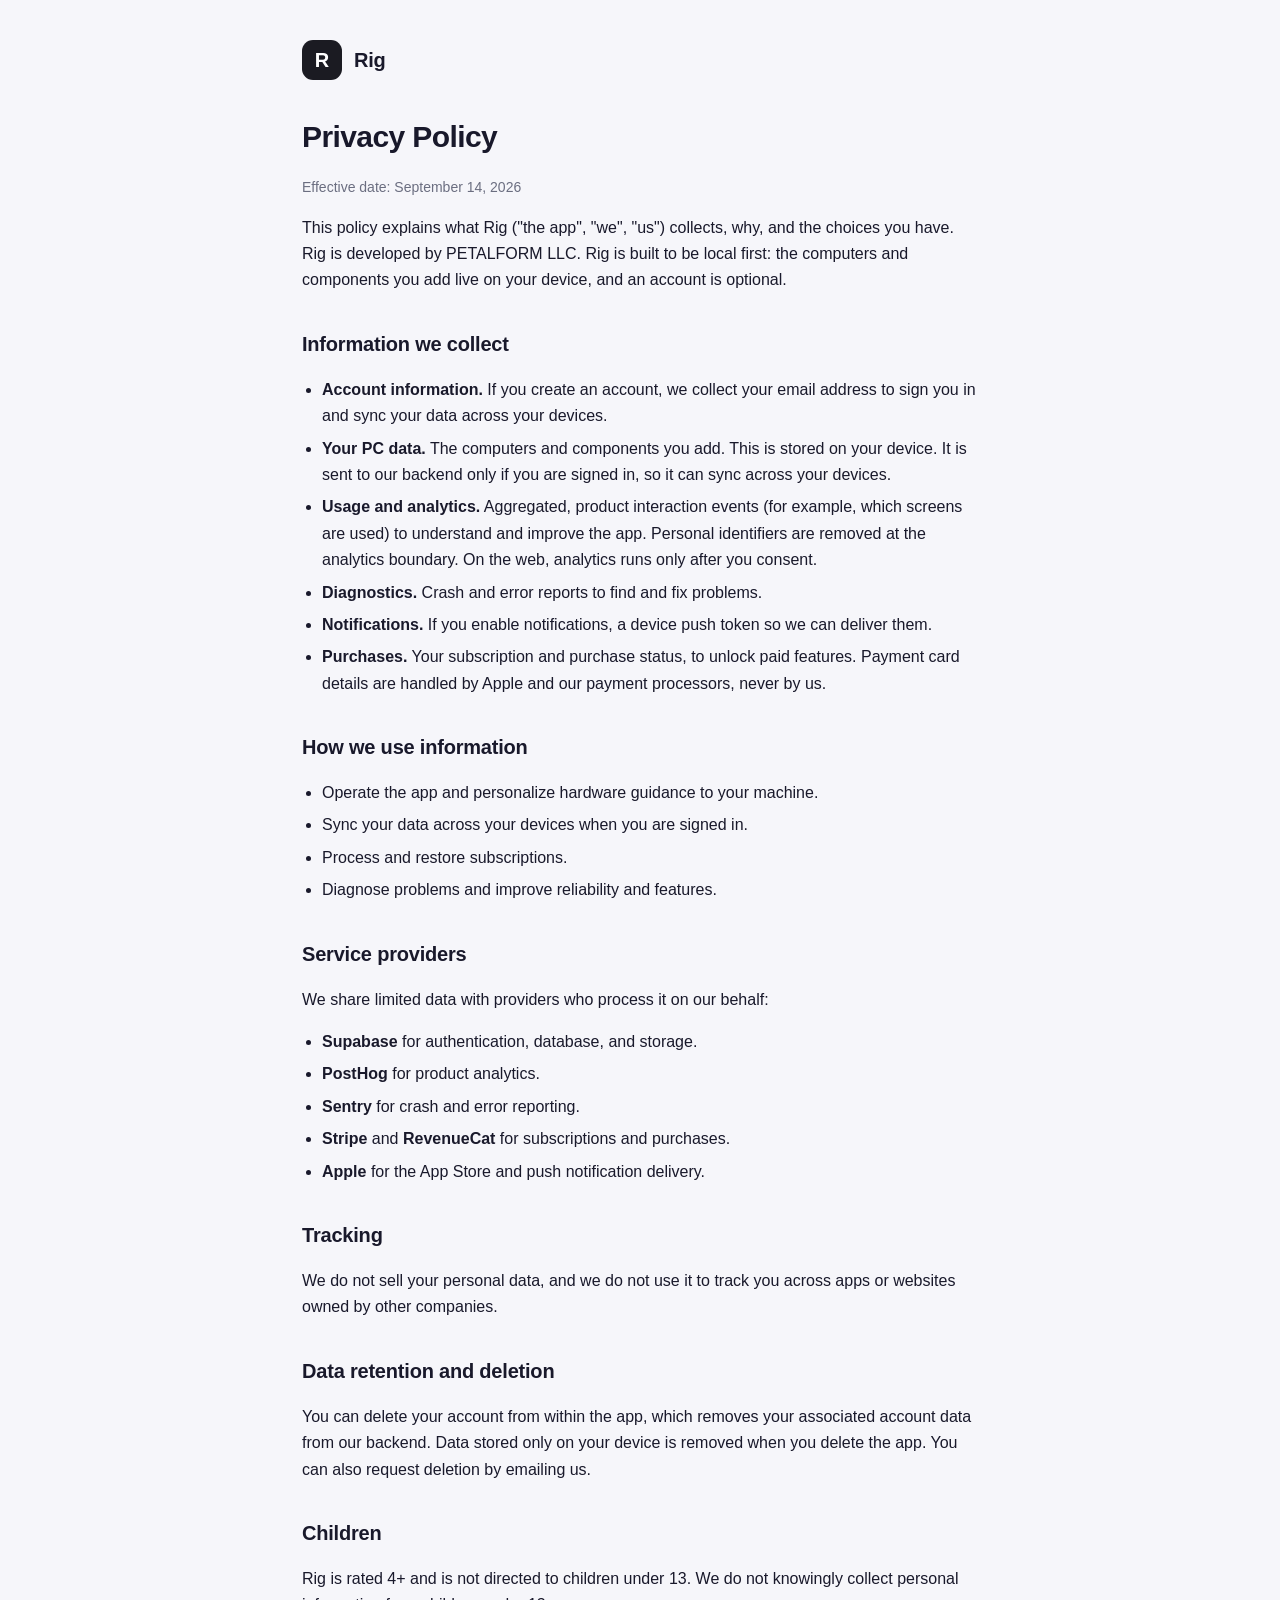
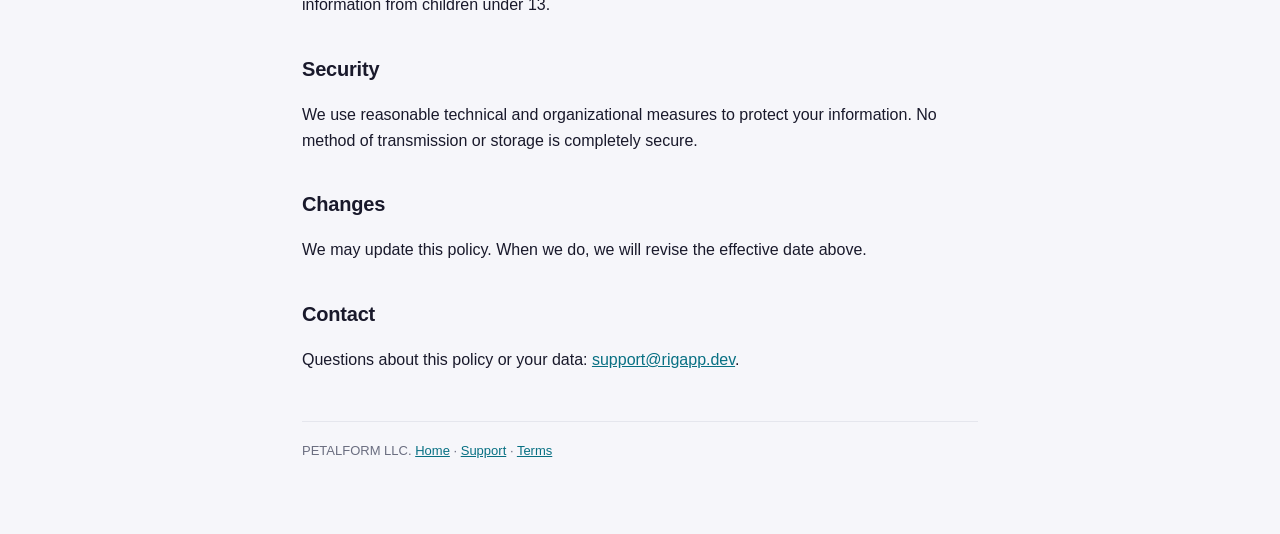
==== privacy.html @ 07593c50 "Rig privacy policy, support, and terms" ====
<!doctype html>
<html lang="en">
<head>
<meta charset="utf-8">
<meta name="viewport" content="width=device-width, initial-scale=1">
<title>Privacy Policy - Rig</title>
<link rel="stylesheet" href="_style.css">
</head>
<body>
<div class="wrap">
  <header class="site">
    <div class="mark">R</div>
    <div class="brand">Rig</div>
  </header>

  <h1>Privacy Policy</h1>
  <p class="date">Effective date: September 14, 2026</p>
  <p>This policy explains what Rig ("the app", "we", "us") collects, why, and the choices you have. Rig is developed by PETALFORM LLC. Rig is built to be local first: the computers and components you add live on your device, and an account is optional.</p>

  <h2>Information we collect</h2>
  <ul>
    <li><strong>Account information.</strong> If you create an account, we collect your email address to sign you in and sync your data across your devices.</li>
    <li><strong>Your PC data.</strong> The computers and components you add. This is stored on your device. It is sent to our backend only if you are signed in, so it can sync across your devices.</li>
    <li><strong>Usage and analytics.</strong> Aggregated, product interaction events (for example, which screens are used) to understand and improve the app. Personal identifiers are removed at the analytics boundary. On the web, analytics runs only after you consent.</li>
    <li><strong>Diagnostics.</strong> Crash and error reports to find and fix problems.</li>
    <li><strong>Notifications.</strong> If you enable notifications, a device push token so we can deliver them.</li>
    <li><strong>Purchases.</strong> Your subscription and purchase status, to unlock paid features. Payment card details are handled by Apple and our payment processors, never by us.</li>
  </ul>

  <h2>How we use information</h2>
  <ul>
    <li>Operate the app and personalize hardware guidance to your machine.</li>
    <li>Sync your data across your devices when you are signed in.</li>
    <li>Process and restore subscriptions.</li>
    <li>Diagnose problems and improve reliability and features.</li>
  </ul>

  <h2>Service providers</h2>
  <p>We share limited data with providers who process it on our behalf:</p>
  <ul>
    <li><strong>Supabase</strong> for authentication, database, and storage.</li>
    <li><strong>PostHog</strong> for product analytics.</li>
    <li><strong>Sentry</strong> for crash and error reporting.</li>
    <li><strong>Stripe</strong> and <strong>RevenueCat</strong> for subscriptions and purchases.</li>
    <li><strong>Apple</strong> for the App Store and push notification delivery.</li>
  </ul>

  <h2>Tracking</h2>
  <p>We do not sell your personal data, and we do not use it to track you across apps or websites owned by other companies.</p>

  <h2>Data retention and deletion</h2>
  <p>You can delete your account from within the app, which removes your associated account data from our backend. Data stored only on your device is removed when you delete the app. You can also request deletion by emailing us.</p>

  <h2>Children</h2>
  <p>Rig is rated 4+ and is not directed to children under 13. We do not knowingly collect personal information from children under 13.</p>

  <h2>Security</h2>
  <p>We use reasonable technical and organizational measures to protect your information. No method of transmission or storage is completely secure.</p>

  <h2>Changes</h2>
  <p>We may update this policy. When we do, we will revise the effective date above.</p>

  <h2>Contact</h2>
  <p>Questions about this policy or your data: <a href="mailto:support@rigapp.dev">support@rigapp.dev</a>.</p>

  <footer>
    PETALFORM LLC. <a href="index.html">Home</a> &middot; <a href="support.html">Support</a> &middot; <a href="terms.html">Terms</a>
  </footer>
</div>
</body>
</html>
---- _style.css ----
:root { color-scheme: light dark; }
* { box-sizing: border-box; }
body {
  margin: 0; padding: 0;
  font: 16px/1.65 -apple-system, BlinkMacSystemFont, "Segoe UI", Roboto, Helvetica, Arial, sans-serif;
  color: #19192b; background: #f6f6fa;
}
.wrap { max-width: 720px; margin: 0 auto; padding: 40px 22px 72px; }
header.site { display: flex; align-items: center; gap: 12px; margin-bottom: 32px; }
.mark {
  width: 40px; height: 40px; border-radius: 11px; background: #1b1b22;
  color: #fff; display: flex; align-items: center; justify-content: center;
  font-weight: 700; font-size: 20px;
}
.brand { font-size: 20px; font-weight: 700; letter-spacing: -0.2px; }
h1 { font-size: 30px; letter-spacing: -0.6px; margin: 8px 0 4px; }
h2 { font-size: 20px; margin: 34px 0 8px; letter-spacing: -0.2px; }
.muted { color: #6b6e80; }
.date { color: #6b6e80; font-size: 14px; margin-bottom: 8px; }
a { color: #087083; }
ul { padding-left: 20px; }
li { margin: 6px 0; }
.card {
  background: #fff; border: 1px solid #e5e6ed; border-radius: 16px;
  padding: 18px 20px; margin: 18px 0;
}
nav.links { display: flex; flex-wrap: wrap; gap: 14px; margin-top: 10px; }
nav.links a { text-decoration: none; font-weight: 600; }
footer { margin-top: 48px; color: #6b6e80; font-size: 13px; border-top: 1px solid #e5e6ed; padding-top: 18px; }
@media (prefers-color-scheme: dark) {
  body { color: #e9e9f2; background: #121218; }
  .card { background: #1b1b22; border-color: #2a2a33; }
  .brand, h1, h2 { color: #f4f4f8; }
  .muted, .date, footer { color: #9a9aab; }
  footer { border-color: #2a2a33; }
  a { color: #33b7cc; }
  .mark { background: #f4f4f8; color: #121218; }
}
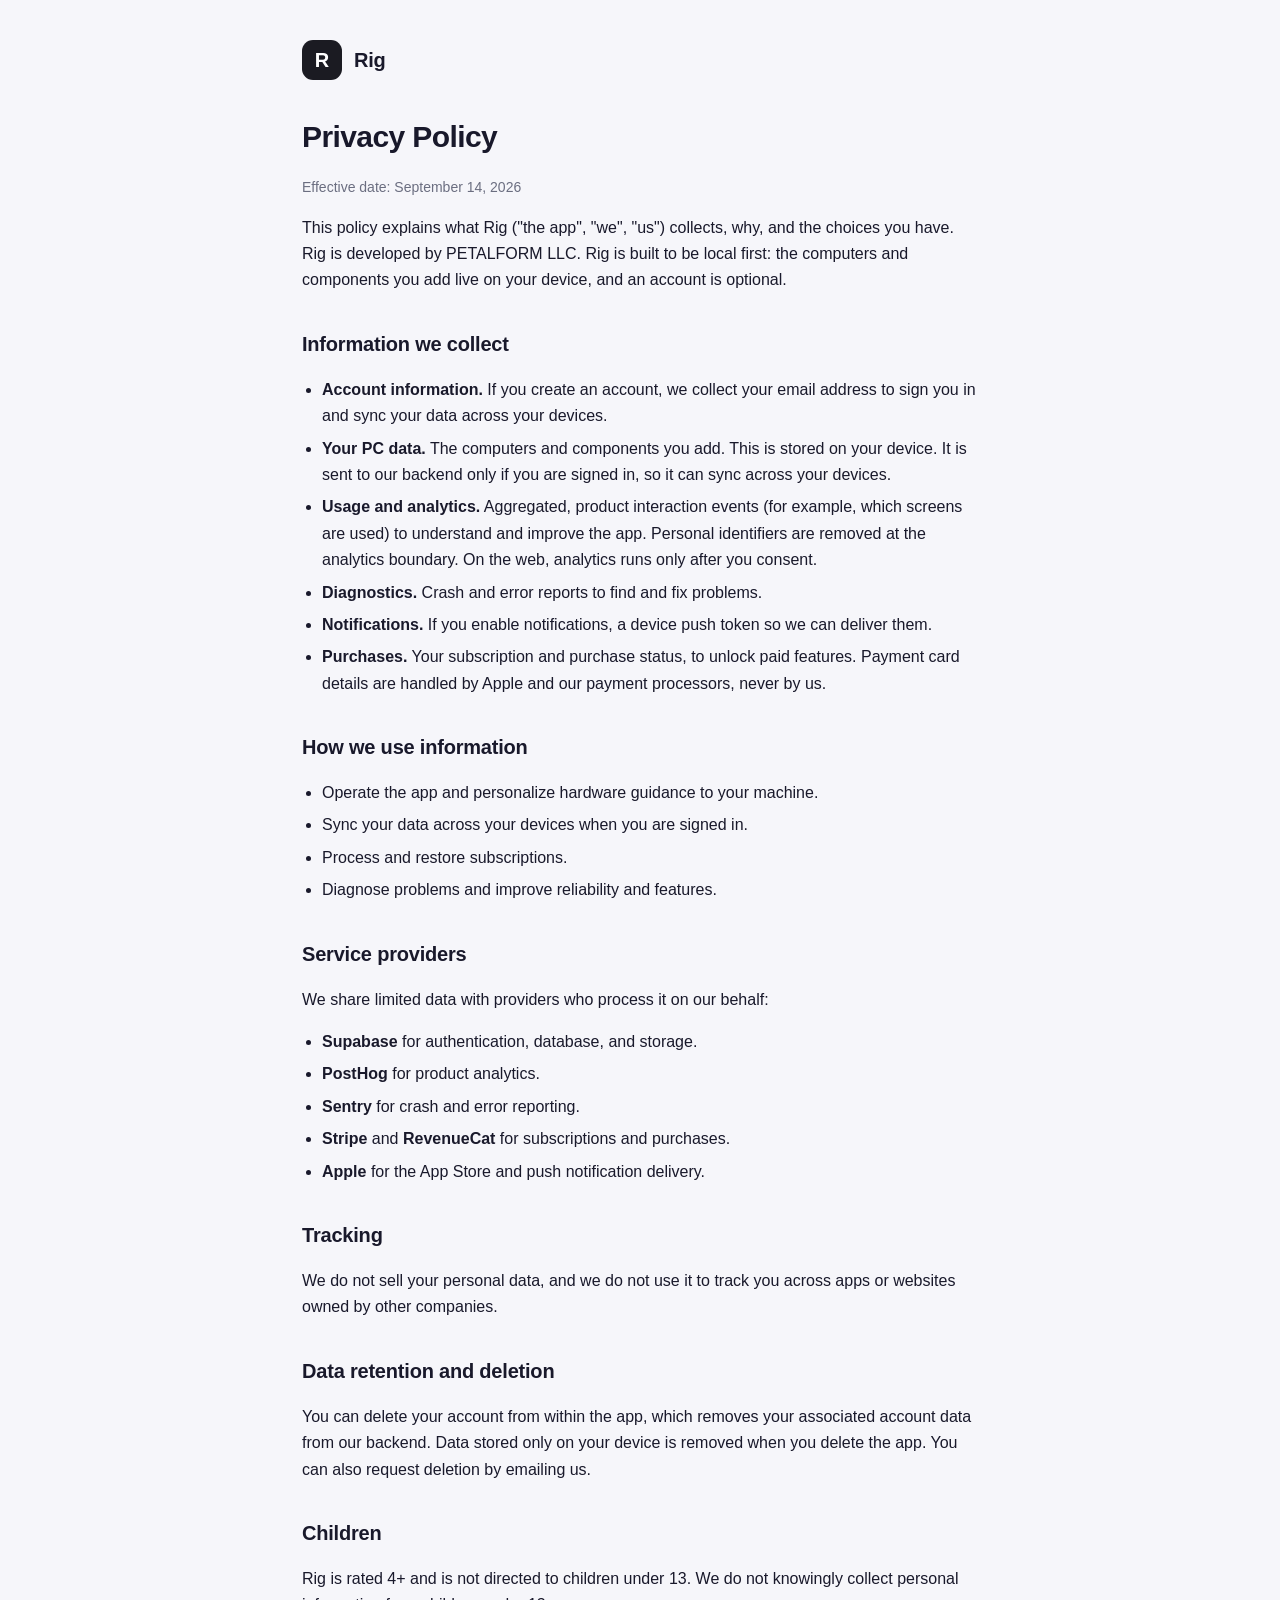
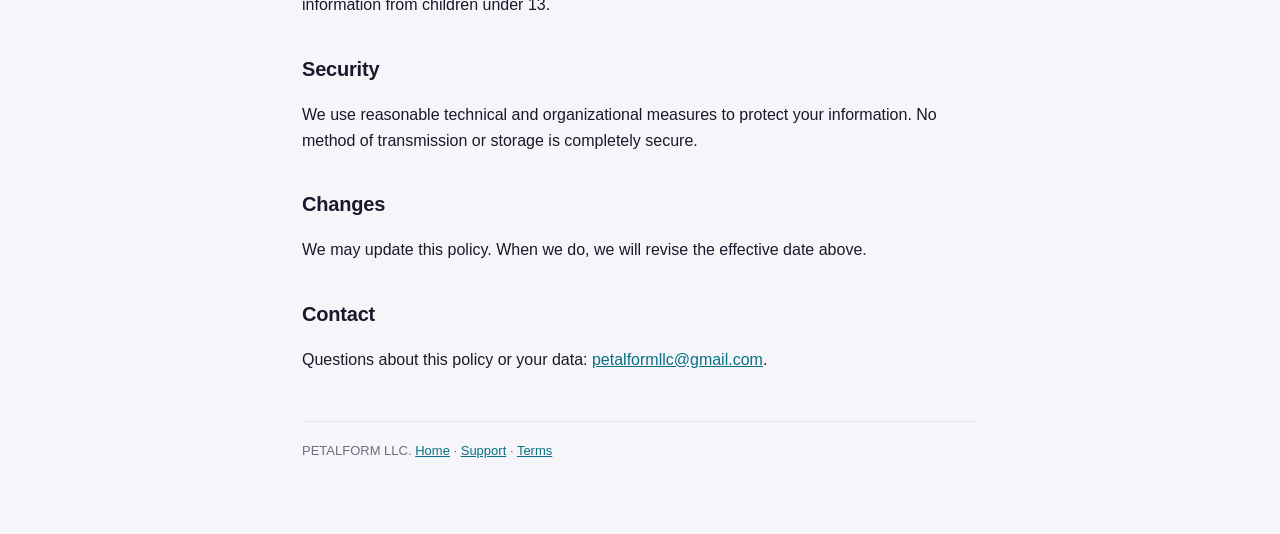
==== commit a4998538: "Use petalformllc@gmail.com as the support contact" ====
--- a/privacy.html
+++ b/privacy.html
@@ -61,7 +61,7 @@
   <p>We may update this policy. When we do, we will revise the effective date above.</p>
 
   <h2>Contact</h2>
-  <p>Questions about this policy or your data: <a href="mailto:support@rigapp.dev">support@rigapp.dev</a>.</p>
+  <p>Questions about this policy or your data: <a href="mailto:petalformllc@gmail.com">petalformllc@gmail.com</a>.</p>
 
   <footer>
     PETALFORM LLC. <a href="index.html">Home</a> &middot; <a href="support.html">Support</a> &middot; <a href="terms.html">Terms</a>
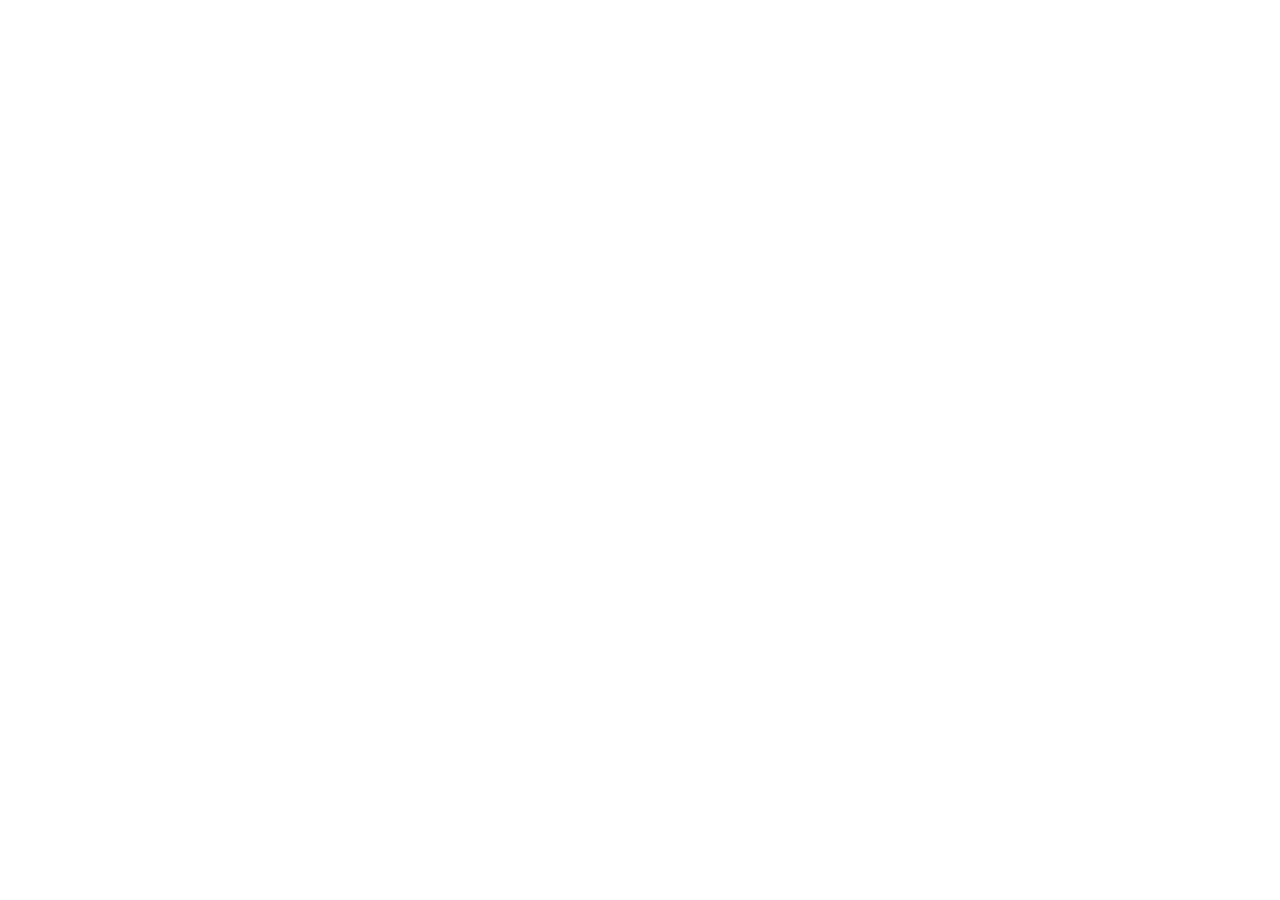
==== commit 917fdac9: "Moved to petalformllc.com: every page now redirects to its new address Co-Authored-By: Claude Opus 5" ====
--- a/privacy.html
+++ b/privacy.html
@@ -3,69 +3,12 @@
 <head>
 <meta charset="utf-8">
 <meta name="viewport" content="width=device-width, initial-scale=1">
-<title>Privacy Policy - Rig</title>
-<link rel="stylesheet" href="_style.css">
+<title>Rig: Privacy Policy · moved to petalformllc.com</title>
+<link rel="canonical" href="https://petalformllc.com/apps/rig/privacy/">
+<meta http-equiv="refresh" content="0; url=https://petalformllc.com/apps/rig/privacy/">
+<script>location.replace("https://petalformllc.com/apps/rig/privacy/" + location.hash)</script>
 </head>
-<body>
-<div class="wrap">
-  <header class="site">
-    <div class="mark">R</div>
-    <div class="brand">Rig</div>
-  </header>
-
-  <h1>Privacy Policy</h1>
-  <p class="date">Effective date: September 14, 2026</p>
-  <p>This policy explains what Rig ("the app", "we", "us") collects, why, and the choices you have. Rig is developed by PETALFORM LLC. Rig is built to be local first: the computers and components you add live on your device, and an account is optional.</p>
-
-  <h2>Information we collect</h2>
-  <ul>
-    <li><strong>Account information.</strong> If you create an account, we collect your email address to sign you in and sync your data across your devices.</li>
-    <li><strong>Your PC data.</strong> The computers and components you add. This is stored on your device. It is sent to our backend only if you are signed in, so it can sync across your devices.</li>
-    <li><strong>Usage and analytics.</strong> Aggregated, product interaction events (for example, which screens are used) to understand and improve the app. Personal identifiers are removed at the analytics boundary. On the web, analytics runs only after you consent.</li>
-    <li><strong>Diagnostics.</strong> Crash and error reports to find and fix problems.</li>
-    <li><strong>Notifications.</strong> If you enable notifications, a device push token so we can deliver them.</li>
-    <li><strong>Purchases.</strong> Your subscription and purchase status, to unlock paid features. Payment card details are handled by Apple and our payment processors, never by us.</li>
-  </ul>
-
-  <h2>How we use information</h2>
-  <ul>
-    <li>Operate the app and personalize hardware guidance to your machine.</li>
-    <li>Sync your data across your devices when you are signed in.</li>
-    <li>Process and restore subscriptions.</li>
-    <li>Diagnose problems and improve reliability and features.</li>
-  </ul>
-
-  <h2>Service providers</h2>
-  <p>We share limited data with providers who process it on our behalf:</p>
-  <ul>
-    <li><strong>Supabase</strong> for authentication, database, and storage.</li>
-    <li><strong>PostHog</strong> for product analytics.</li>
-    <li><strong>Sentry</strong> for crash and error reporting.</li>
-    <li><strong>Stripe</strong> and <strong>RevenueCat</strong> for subscriptions and purchases.</li>
-    <li><strong>Apple</strong> for the App Store and push notification delivery.</li>
-  </ul>
-
-  <h2>Tracking</h2>
-  <p>We do not sell your personal data, and we do not use it to track you across apps or websites owned by other companies.</p>
-
-  <h2>Data retention and deletion</h2>
-  <p>You can delete your account from within the app, which removes your associated account data from our backend. Data stored only on your device is removed when you delete the app. You can also request deletion by emailing us.</p>
-
-  <h2>Children</h2>
-  <p>Rig is rated 4+ and is not directed to children under 13. We do not knowingly collect personal information from children under 13.</p>
-
-  <h2>Security</h2>
-  <p>We use reasonable technical and organizational measures to protect your information. No method of transmission or storage is completely secure.</p>
-
-  <h2>Changes</h2>
-  <p>We may update this policy. When we do, we will revise the effective date above.</p>
-
-  <h2>Contact</h2>
-  <p>Questions about this policy or your data: <a href="mailto:petalformllc@gmail.com">petalformllc@gmail.com</a>.</p>
-
-  <footer>
-    PETALFORM LLC. <a href="index.html">Home</a> &middot; <a href="support.html">Support</a> &middot; <a href="terms.html">Terms</a>
-  </footer>
-</div>
+<body style="font:17px/1.6 system-ui,sans-serif;max-width:560px;margin:15vh auto;padding:0 20px">
+<p>This page has moved to <a href="https://petalformllc.com/apps/rig/privacy/">petalformllc.com/apps/rig/privacy/</a>.</p>
 </body>
 </html>
